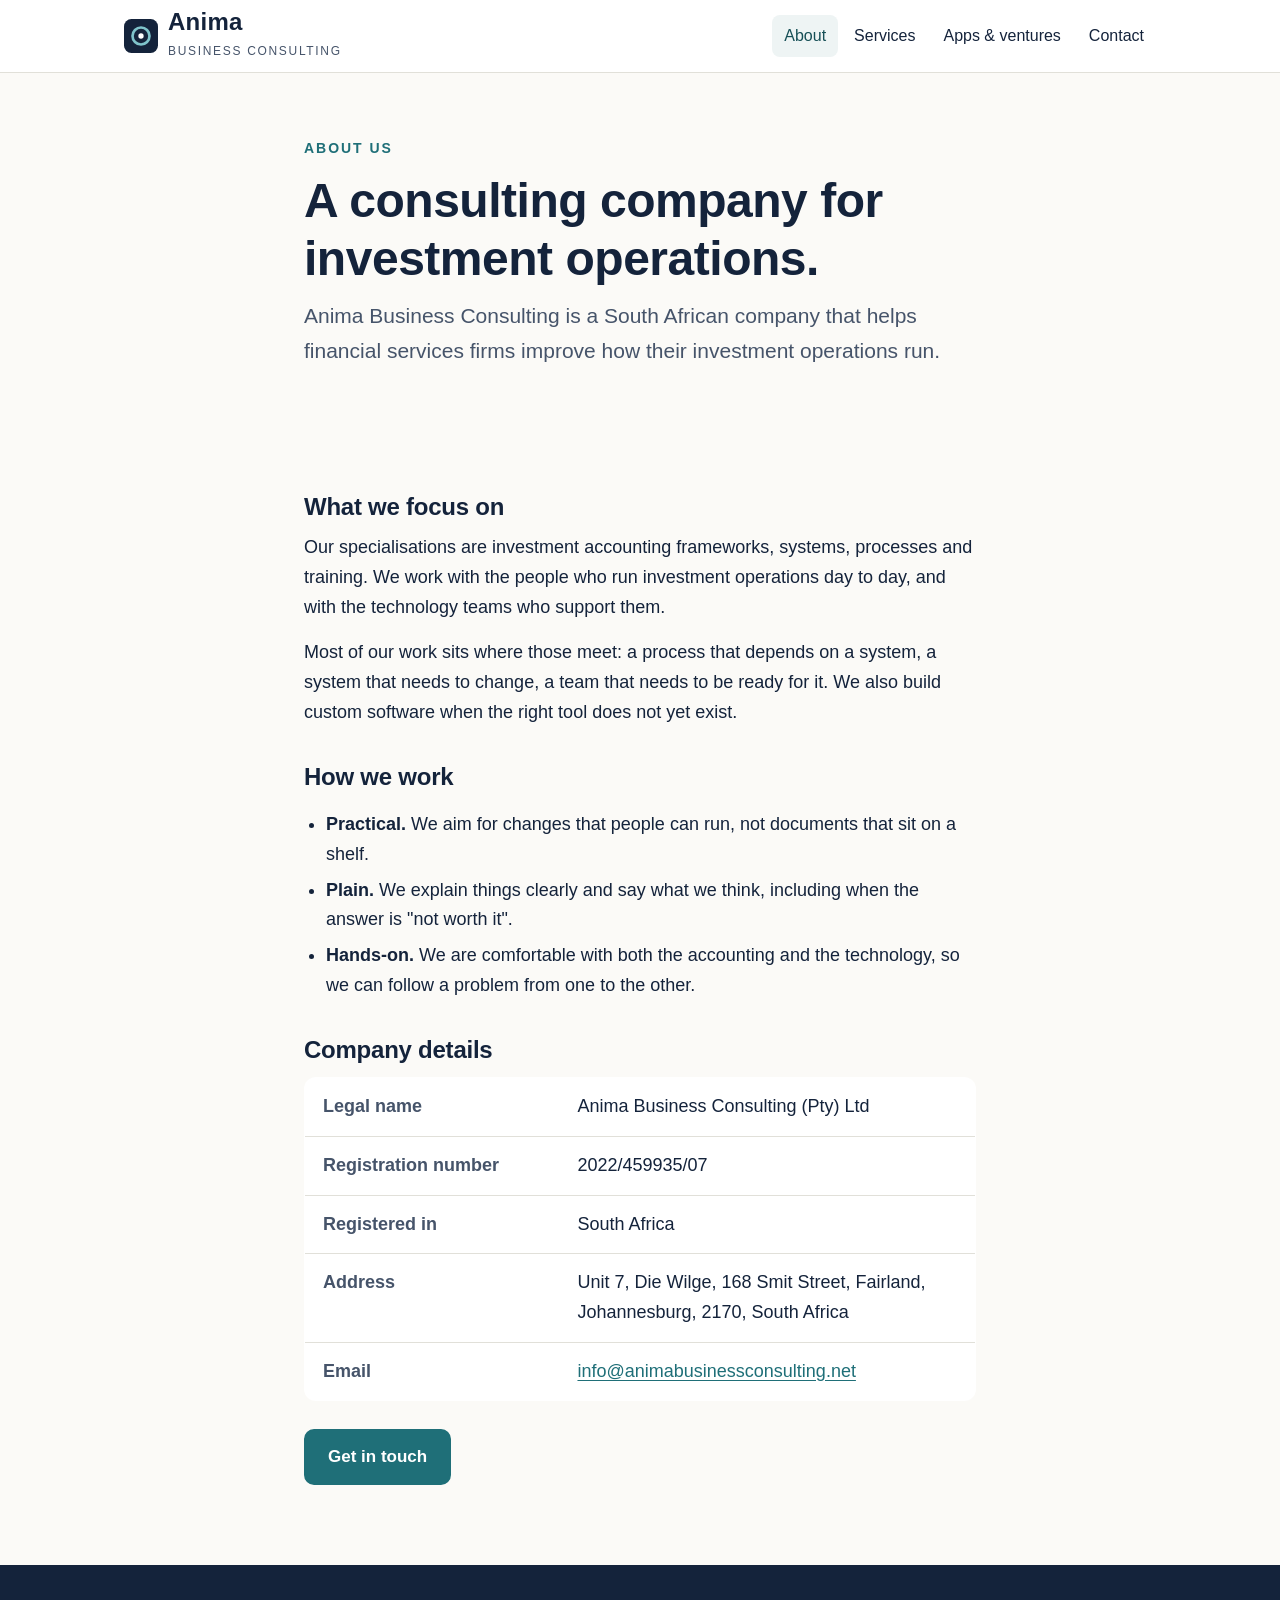
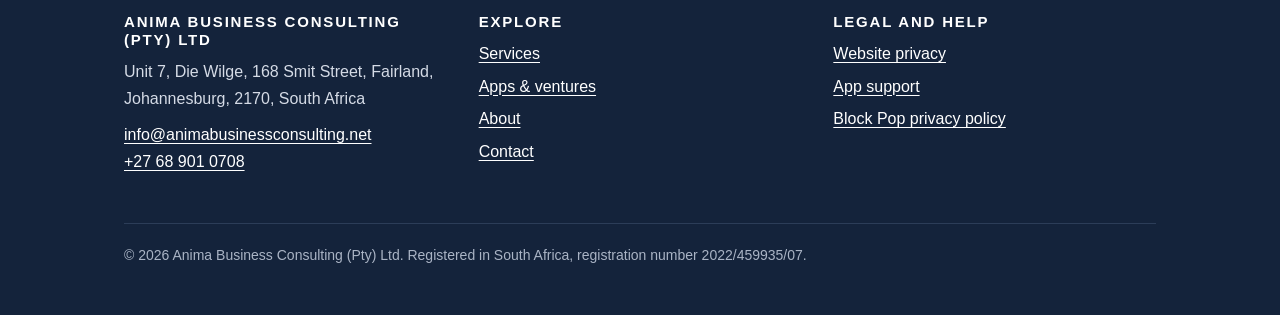
==== about/index.html @ ad932e0e "Add home, about, services and contact pages Co-Authored-By: Claude Sonnet 5.5 <noreply@anthropic.com" ====
<!doctype html>
<html lang="en-ZA">
<head>
<meta charset="utf-8">
<meta name="viewport" content="width=device-width, initial-scale=1">
<title>About | Anima Business Consulting</title>
<meta name="description" content="About Anima Business Consulting, a South African consulting company specialising in investment accounting, systems and process.">
<link rel="icon" href="/assets/favicon.svg" type="image/svg+xml">
<link rel="stylesheet" href="/assets/style.css">
</head>
<body>
<a class="skip" href="#main">Skip to content</a>
<header class="site-header">
  <div class="wrap bar">
    <a class="brand" href="/" aria-label="Anima Business Consulting, home">
      <svg viewBox="0 0 64 64" aria-hidden="true"><rect width="64" height="64" rx="14" fill="#14233b"/><circle cx="32" cy="32" r="16" fill="none" stroke="#7fc4cb" stroke-width="5"/><circle cx="32" cy="32" r="5" fill="#fff"/></svg>
      <span><span class="name">Anima</span><span class="sub">Business Consulting</span></span>
    </a>
    <button class="nav-toggle" type="button" aria-expanded="false" aria-controls="site-nav">Menu</button>
    <nav id="site-nav" aria-label="Main">
        <a href="/about/" aria-current="page">About</a>
        <a href="/services/">Services</a>
        <a href="/products/">Apps &amp; ventures</a>
        <a href="/contact/">Contact</a>
    </nav>
  </div>
</header>
<main id="main">
<section class="page-head">
  <div class="wrap narrow">
    <p class="eyebrow">About us</p>
    <h1>A consulting company for investment operations.</h1>
    <p class="lead">Anima Business Consulting is a South African company that helps financial services firms improve how their investment operations run.</p>
  </div>
</section>
<section>
  <div class="wrap narrow prose">
    <h2>What we focus on</h2>
    <p>Our specialisations are investment accounting frameworks, systems, processes and training. We work with the people who run investment operations day to day, and with the technology teams who support them.</p>
    <p>Most of our work sits where those meet: a process that depends on a system, a system that needs to change, a team that needs to be ready for it. We also build custom software when the right tool does not yet exist.</p>

    <h2>How we work</h2>
    <ul>
      <li><strong>Practical.</strong> We aim for changes that people can run, not documents that sit on a shelf.</li>
      <li><strong>Plain.</strong> We explain things clearly and say what we think, including when the answer is "not worth it".</li>
      <li><strong>Hands-on.</strong> We are comfortable with both the accounting and the technology, so we can follow a problem from one to the other.</li>
    </ul>

    <h2>Company details</h2>
    <table class="facts">
      <tr><th>Legal name</th><td>Anima Business Consulting (Pty) Ltd</td></tr>
      <tr><th>Registration number</th><td>2022/459935/07</td></tr>
      <tr><th>Registered in</th><td>South Africa</td></tr>
      <tr><th>Address</th><td>Unit 7, Die Wilge, 168 Smit Street, Fairland, Johannesburg, 2170, South Africa</td></tr>
      <tr><th>Email</th><td><a href="mailto:info@animabusinessconsulting.net">info@animabusinessconsulting.net</a></td></tr>
    </table>
    <p style="margin-top:28px"><a class="btn" href="/contact/">Get in touch</a></p>
  </div>
</section>
</main>
<footer class="site-footer">
  <div class="wrap">
    <div class="foot">
      <div>
        <h3>Anima Business Consulting (Pty) Ltd</h3>
        <address>Unit 7, Die Wilge, 168 Smit Street, Fairland, Johannesburg, 2170, South Africa</address>
        <p style="margin-top:10px"><a href="mailto:info@animabusinessconsulting.net">info@animabusinessconsulting.net</a><br><a href="tel:+27689010708">+27 68 901 0708</a></p>
      </div>
      <div>
        <h3>Explore</h3>
        <ul>
          <li><a href="/services/">Services</a></li>
          <li><a href="/products/">Apps &amp; ventures</a></li>
          <li><a href="/about/">About</a></li>
          <li><a href="/contact/">Contact</a></li>
        </ul>
      </div>
      <div>
        <h3>Legal and help</h3>
        <ul>
          <li><a href="/privacy/">Website privacy</a></li>
          <li><a href="/support/">App support</a></li>
          <li><a href="/apps/block-pop/privacy/">Block Pop privacy policy</a></li>
        </ul>
      </div>
    </div>
    <p class="legal">&copy; 2026 Anima Business Consulting (Pty) Ltd. Registered in South Africa, registration number 2022/459935/07.</p>
  </div>
</footer>
<script src="/assets/site.js"></script>
</body>
</html>
---- assets/style.css ----
/* Anima Business Consulting: shared styles. No dependencies, system fonts only. */

:root {
  --ink: #14233b;
  --ink-soft: #46546a;
  --bg: #fbfaf7;
  --surface: #ffffff;
  --tint: #eef4f4;
  --line: #e1e0d9;
  --accent: #1f6f78;
  --accent-dark: #164f56;
  --radius: 12px;
  --wrap: 1080px;
  --font: -apple-system, BlinkMacSystemFont, "Segoe UI", Roboto, "Helvetica Neue", Arial, sans-serif;
}

*, *::before, *::after { box-sizing: border-box; }

html { -webkit-text-size-adjust: 100%; }

body {
  margin: 0;
  font: 18px/1.65 var(--font);
  color: var(--ink);
  background: var(--bg);
}

img, svg { max-width: 100%; height: auto; }

a { color: var(--accent); text-underline-offset: 3px; }
a:hover { color: var(--accent-dark); }

:focus-visible { outline: 3px solid var(--accent); outline-offset: 3px; border-radius: 4px; }

.wrap { max-width: var(--wrap); margin: 0 auto; padding: 0 24px; }
.narrow { max-width: 720px; }

.skip { position: absolute; left: -999px; top: 8px; background: var(--ink); color: #fff; padding: 8px 14px; border-radius: 6px; z-index: 10; }
.skip:focus { left: 8px; }

/* Header */
.site-header { background: var(--surface); border-bottom: 1px solid var(--line); }
.bar { display: flex; align-items: center; justify-content: space-between; gap: 16px; min-height: 72px; flex-wrap: wrap; }

.brand { display: flex; align-items: center; gap: 10px; text-decoration: none; color: var(--ink); }
.brand svg { width: 34px; height: 34px; flex: none; }
.brand .name { font-size: 24px; font-weight: 700; letter-spacing: 0.01em; line-height: 1; }
.brand .sub { display: block; font-size: 12px; font-weight: 500; letter-spacing: 0.14em; text-transform: uppercase; color: var(--ink-soft); margin-top: 3px; }

nav { display: flex; align-items: center; gap: 4px; flex-wrap: wrap; }
nav a { color: var(--ink); text-decoration: none; padding: 8px 12px; border-radius: 8px; font-size: 16px; font-weight: 500; }
nav a:hover { background: var(--tint); color: var(--ink); }
nav a[aria-current="page"] { color: var(--accent-dark); background: var(--tint); }

.nav-toggle { display: none; font: inherit; font-size: 16px; font-weight: 600; color: var(--ink); background: var(--surface); border: 1px solid var(--line); border-radius: 8px; padding: 8px 14px; cursor: pointer; }

@media (max-width: 760px) {
  .js .nav-toggle { display: inline-block; }
  .js nav { display: none; width: 100%; flex-direction: column; align-items: stretch; padding-bottom: 12px; }
  .js nav.open { display: flex; }
  .js nav a { padding: 12px; }
}

/* Typography and sections */
h1, h2, h3 { line-height: 1.2; letter-spacing: -0.01em; margin: 0 0 12px; }
h1 { font-size: clamp(32px, 5vw, 48px); }
h2 { font-size: clamp(26px, 3.4vw, 34px); }
h3 { font-size: 21px; }
p { margin: 0 0 16px; }

.eyebrow { font-size: 14px; font-weight: 600; letter-spacing: 0.14em; text-transform: uppercase; color: var(--accent); margin-bottom: 12px; }
.lead { font-size: 21px; color: var(--ink-soft); }

section { padding: 64px 0; }
.band { background: var(--tint); }
.band-dark { background: var(--ink); color: #fff; }
.band-dark h2, .band-dark h3 { color: #fff; }
.band-dark .lead, .band-dark p { color: #d5dbe6; }

.hero { padding: 88px 0 72px; }
.hero .lead { max-width: 640px; margin-bottom: 28px; }

.page-head { padding: 64px 0 24px; }
.page-head .lead { margin-bottom: 0; }

/* Buttons */
.btn { display: inline-block; font: inherit; font-weight: 600; font-size: 17px; text-decoration: none; padding: 12px 22px; border-radius: 10px; border: 2px solid var(--accent); background: var(--accent); color: #fff; }
.btn:hover { background: var(--accent-dark); border-color: var(--accent-dark); color: #fff; }
.btn.ghost { background: transparent; color: var(--accent-dark); }
.btn.ghost:hover { background: var(--tint); color: var(--accent-dark); }
.band-dark .btn { background: #fff; border-color: #fff; color: var(--ink); }
.band-dark .btn:hover { background: var(--tint); border-color: var(--tint); color: var(--ink); }
.actions { display: flex; gap: 12px; flex-wrap: wrap; }

/* Cards and grids */
.grid { display: grid; gap: 20px; grid-template-columns: repeat(auto-fit, minmax(240px, 1fr)); }
.card { background: var(--surface); border: 1px solid var(--line); border-radius: var(--radius); padding: 24px; }
.card h3 { margin-bottom: 8px; }
.card p:last-child { margin-bottom: 0; }
.card .tag { display: inline-block; font-size: 13px; font-weight: 600; letter-spacing: 0.04em; color: var(--accent-dark); background: var(--tint); border-radius: 999px; padding: 3px 12px; margin-bottom: 12px; }
.card .more { font-weight: 600; }

.service { padding: 28px 0; border-top: 1px solid var(--line); }
.service:first-of-type { border-top: 0; }
.service ul { margin: 0 0 8px; padding-left: 22px; color: var(--ink-soft); }
.service li { margin-bottom: 4px; }

.steps { counter-reset: step; display: grid; gap: 20px; grid-template-columns: repeat(auto-fit, minmax(220px, 1fr)); padding: 0; list-style: none; margin: 0; }
.steps li { counter-increment: step; background: var(--surface); border: 1px solid var(--line); border-radius: var(--radius); padding: 24px; }
.steps li::before { content: counter(step); display: inline-flex; align-items: center; justify-content: center; width: 34px; height: 34px; border-radius: 50%; background: var(--accent); color: #fff; font-weight: 700; margin-bottom: 10px; }
.steps strong { display: block; font-size: 19px; margin-bottom: 4px; }

.facts { width: 100%; border-collapse: collapse; background: var(--surface); border: 1px solid var(--line); border-radius: var(--radius); overflow: hidden; }
.facts th, .facts td { text-align: left; padding: 14px 18px; border-bottom: 1px solid var(--line); vertical-align: top; }
.facts tr:last-child th, .facts tr:last-child td { border-bottom: 0; }
.facts th { width: 38%; font-weight: 600; color: var(--ink-soft); }

/* Long-form text (policies, support) */
.prose h2 { font-size: 24px; margin-top: 36px; }
.prose ul { padding-left: 22px; }
.prose li { margin-bottom: 6px; }
.updated { color: var(--ink-soft); font-size: 16px; }

/* Footer */
.site-footer { background: var(--ink); color: #d5dbe6; padding: 48px 0 32px; font-size: 16px; }
.site-footer a { color: #fff; }
.foot { display: grid; gap: 32px; grid-template-columns: repeat(auto-fit, minmax(240px, 1fr)); }
.site-footer h3 { font-size: 15px; letter-spacing: 0.12em; text-transform: uppercase; color: #fff; margin-bottom: 10px; }
.site-footer ul { list-style: none; margin: 0; padding: 0; }
.site-footer li { margin-bottom: 6px; }
.site-footer address { font-style: normal; }
.legal { border-top: 1px solid #2c3d58; margin-top: 32px; padding-top: 20px; font-size: 14px; color: #aab4c5; }

@media (max-width: 600px) {
  body { font-size: 17px; }
  section { padding: 48px 0; }
  .hero { padding: 56px 0 48px; }
  .facts th, .facts td { display: block; width: 100%; }
  .facts th { padding-bottom: 0; border-bottom: 0; }
}

@media (prefers-reduced-motion: no-preference) {
  .btn, nav a { transition: background-color 0.15s ease, color 0.15s ease; }
}

@media print {
  .site-header nav, .nav-toggle, .site-footer { display: none; }
  body { background: #fff; }
}
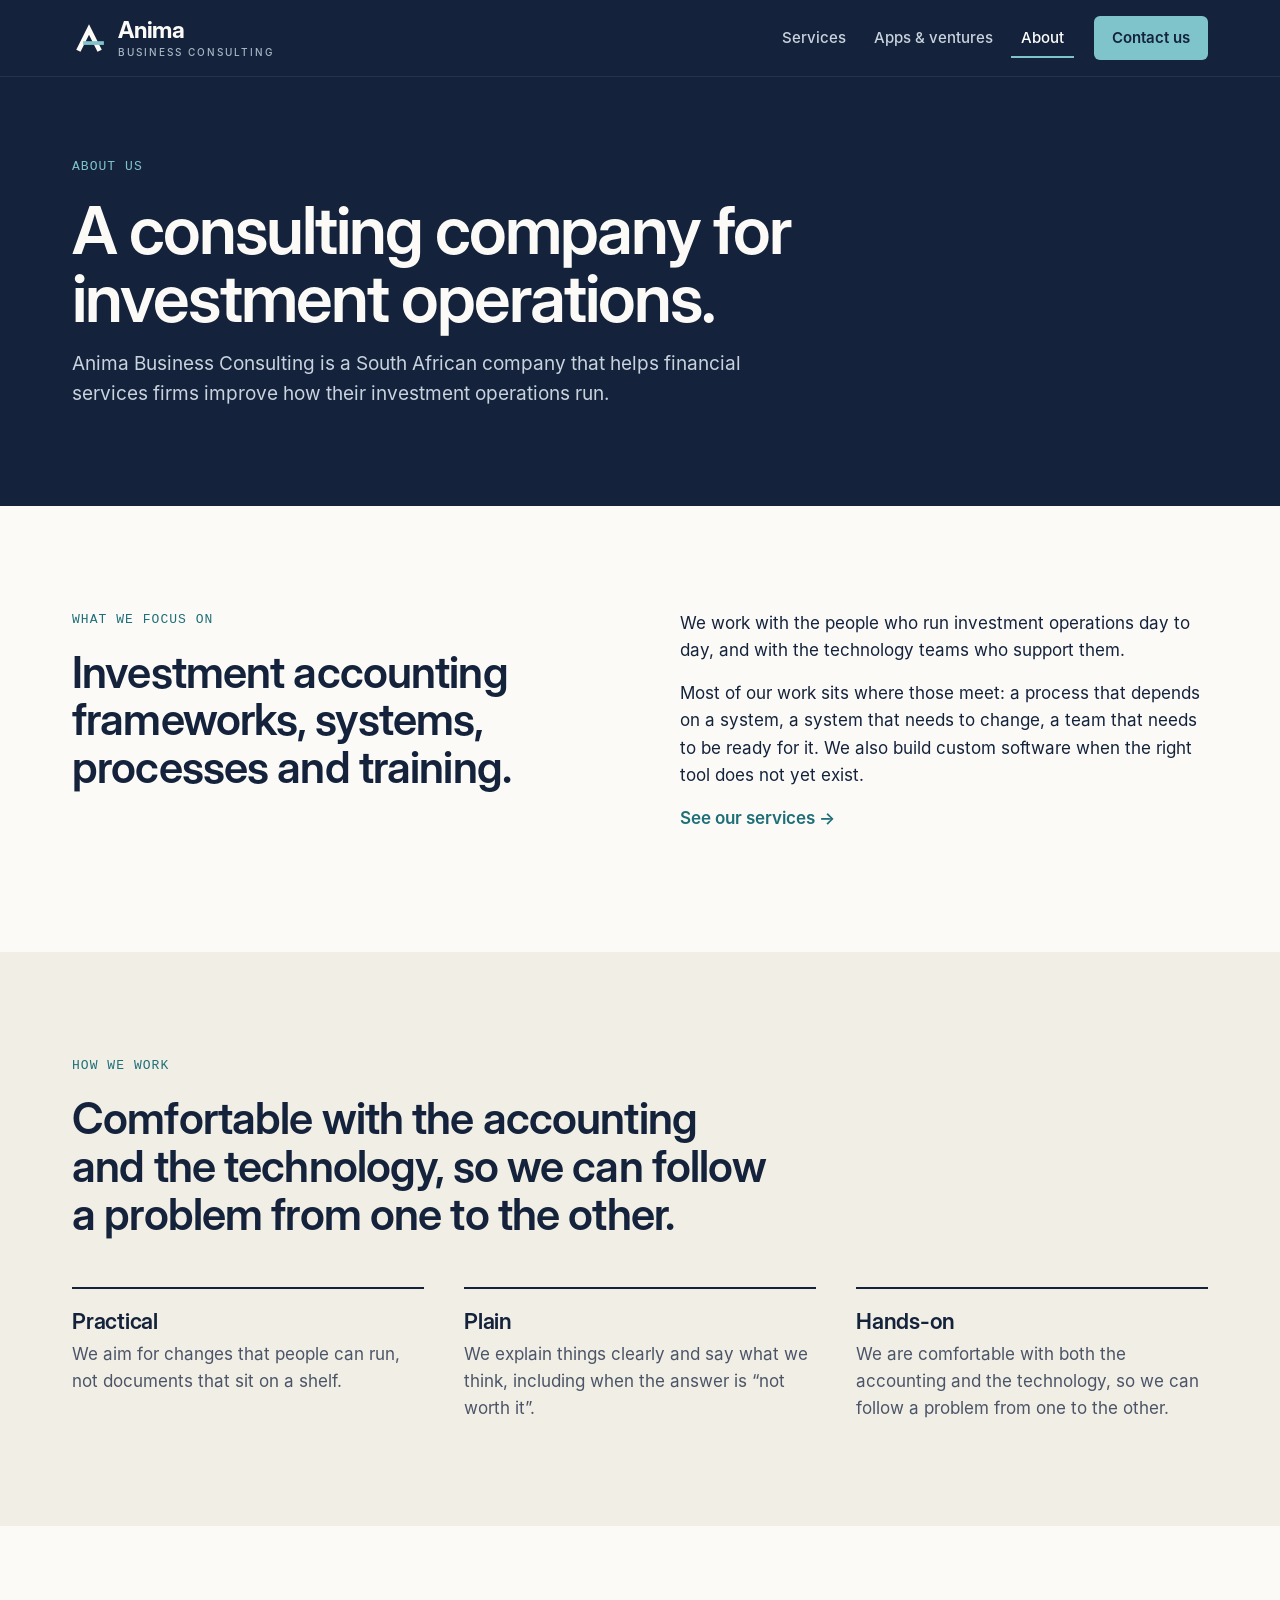
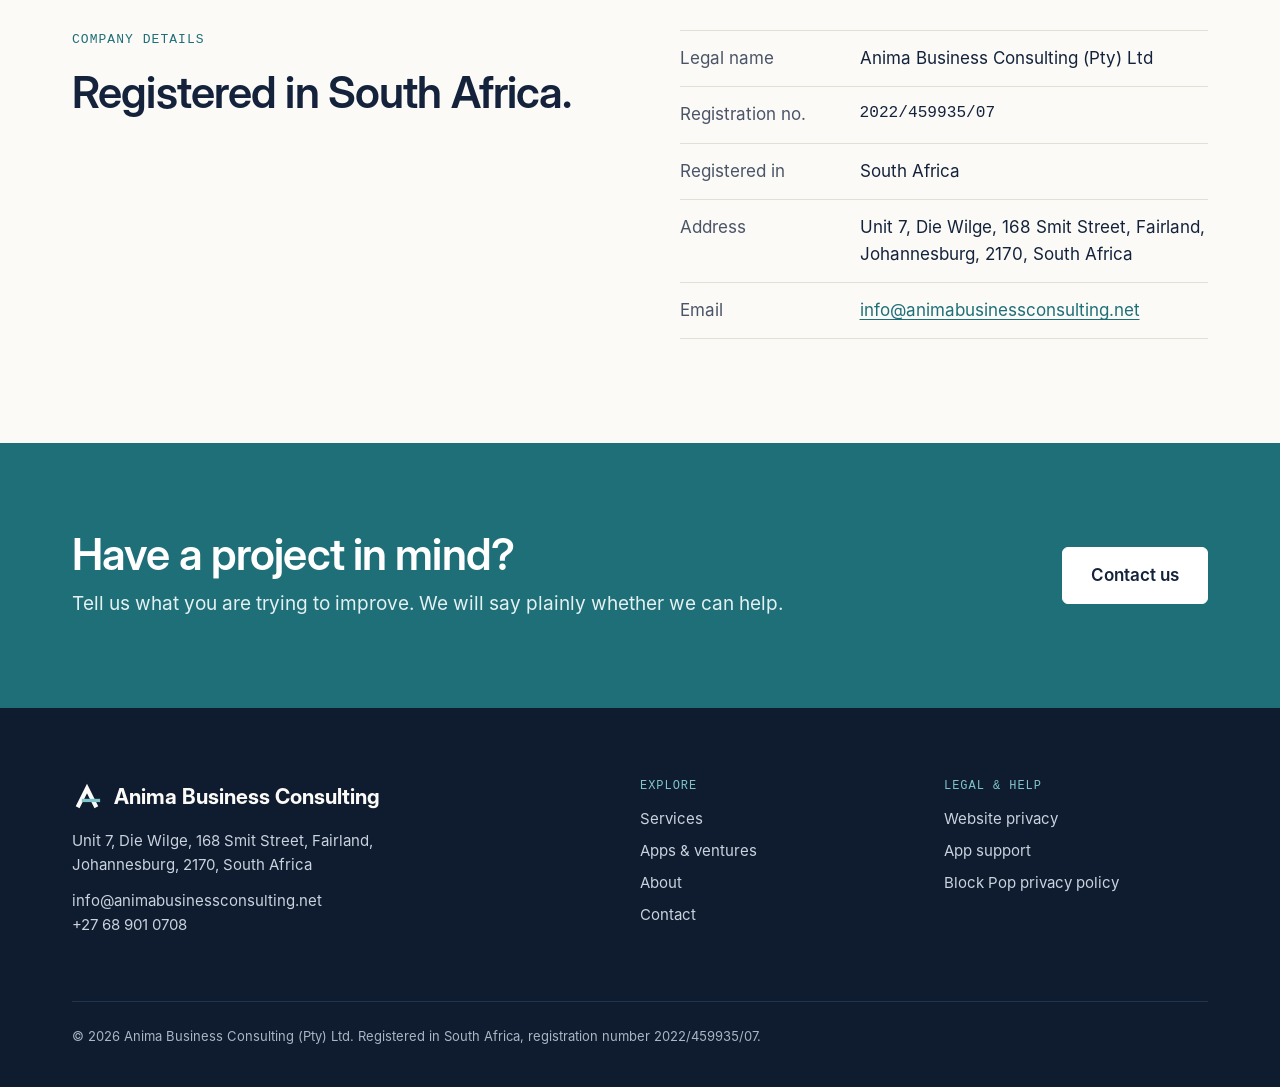
==== commit d77b2ca1: "Apply new logo, typography and layout from design Co-Authored-By: Claude Sonnet 5.5 <noreply@anthrop" ====
--- a/about/index.html
+++ b/about/index.html
@@ -5,6 +5,7 @@
 <meta name="viewport" content="width=device-width, initial-scale=1">
 <title>About | Anima Business Consulting</title>
 <meta name="description" content="About Anima Business Consulting, a South African consulting company specialising in investment accounting, systems and process.">
+<meta name="theme-color" content="#14233b">
 <link rel="icon" href="/assets/favicon.svg" type="image/svg+xml">
 <link rel="stylesheet" href="/assets/style.css">
 </head>
@@ -13,48 +14,78 @@
 <header class="site-header">
   <div class="wrap bar">
     <a class="brand" href="/" aria-label="Anima Business Consulting, home">
-      <svg viewBox="0 0 64 64" aria-hidden="true"><rect width="64" height="64" rx="14" fill="#14233b"/><circle cx="32" cy="32" r="16" fill="none" stroke="#7fc4cb" stroke-width="5"/><circle cx="32" cy="32" r="5" fill="#fff"/></svg>
+      <svg viewBox="0 0 64 64" aria-hidden="true"><path d="M12 56 L32 16 L52 56" fill="none" stroke="#fbfaf7" stroke-width="9"/><rect x="21" y="38" width="39" height="7" fill="#7fc4cb"/></svg>
       <span><span class="name">Anima</span><span class="sub">Business Consulting</span></span>
     </a>
     <button class="nav-toggle" type="button" aria-expanded="false" aria-controls="site-nav">Menu</button>
     <nav id="site-nav" aria-label="Main">
-        <a href="/about/" aria-current="page">About</a>
-        <a href="/services/">Services</a>
-        <a href="/products/">Apps &amp; ventures</a>
-        <a href="/contact/">Contact</a>
+      <a href="/services/">Services</a>
+      <a href="/products/">Apps &amp; ventures</a>
+      <a href="/about/" aria-current="page">About</a>
+      <a class="nav-cta" href="/contact/">Contact us</a>
     </nav>
   </div>
 </header>
 <main id="main">
 <section class="page-head">
-  <div class="wrap narrow">
+  <div class="wrap">
     <p class="eyebrow">About us</p>
     <h1>A consulting company for investment operations.</h1>
     <p class="lead">Anima Business Consulting is a South African company that helps financial services firms improve how their investment operations run.</p>
   </div>
 </section>
+
 <section>
-  <div class="wrap narrow prose">
-    <h2>What we focus on</h2>
-    <p>Our specialisations are investment accounting frameworks, systems, processes and training. We work with the people who run investment operations day to day, and with the technology teams who support them.</p>
-    <p>Most of our work sits where those meet: a process that depends on a system, a system that needs to change, a team that needs to be ready for it. We also build custom software when the right tool does not yet exist.</p>
+  <div class="wrap split">
+    <div class="split-intro">
+      <p class="eyebrow">What we focus on</p>
+      <h2>Investment accounting frameworks, systems, processes and training.</h2>
+    </div>
+    <div class="prose">
+      <p>We work with the people who run investment operations day to day, and with the technology teams who support them.</p>
+      <p>Most of our work sits where those meet: a process that depends on a system, a system that needs to change, a team that needs to be ready for it. We also build custom software when the right tool does not yet exist.</p>
+      <p><a class="more" href="/services/">See our services &rarr;</a></p>
+    </div>
+  </div>
+</section>
 
-    <h2>How we work</h2>
-    <ul>
-      <li><strong>Practical.</strong> We aim for changes that people can run, not documents that sit on a shelf.</li>
-      <li><strong>Plain.</strong> We explain things clearly and say what we think, including when the answer is "not worth it".</li>
-      <li><strong>Hands-on.</strong> We are comfortable with both the accounting and the technology, so we can follow a problem from one to the other.</li>
-    </ul>
+<section class="band">
+  <div class="wrap">
+    <p class="eyebrow">How we work</p>
+    <h2 style="max-width:20em">Comfortable with the accounting and the technology, so we can follow a problem from one to the other.</h2>
+    <div class="principles">
+      <div><h3>Practical</h3><p>We aim for changes that people can run, not documents that sit on a shelf.</p></div>
+      <div><h3>Plain</h3><p>We explain things clearly and say what we think, including when the answer is &ldquo;not worth it&rdquo;.</p></div>
+      <div><h3>Hands-on</h3><p>We are comfortable with both the accounting and the technology, so we can follow a problem from one to the other.</p></div>
+    </div>
+  </div>
+</section>
 
-    <h2>Company details</h2>
-    <table class="facts">
-      <tr><th>Legal name</th><td>Anima Business Consulting (Pty) Ltd</td></tr>
-      <tr><th>Registration number</th><td>2022/459935/07</td></tr>
-      <tr><th>Registered in</th><td>South Africa</td></tr>
-      <tr><th>Address</th><td>Unit 7, Die Wilge, 168 Smit Street, Fairland, Johannesburg, 2170, South Africa</td></tr>
-      <tr><th>Email</th><td><a href="mailto:info@animabusinessconsulting.net">info@animabusinessconsulting.net</a></td></tr>
-    </table>
-    <p style="margin-top:28px"><a class="btn" href="/contact/">Get in touch</a></p>
+<section>
+  <div class="wrap split">
+    <div class="split-intro">
+      <p class="eyebrow">Company details</p>
+      <h2>Registered in South Africa.</h2>
+    </div>
+    <div>
+      <table class="facts">
+        <tr><th>Legal name</th><td>Anima Business Consulting (Pty) Ltd</td></tr>
+        <tr><th>Registration no.</th><td class="mono">2022/459935/07</td></tr>
+        <tr><th>Registered in</th><td>South Africa</td></tr>
+        <tr><th>Address</th><td>Unit 7, Die Wilge, 168 Smit Street, Fairland, Johannesburg, 2170, South Africa</td></tr>
+        <tr><th>Email</th><td><a href="mailto:info@animabusinessconsulting.net">info@animabusinessconsulting.net</a></td></tr>
+      </table>
+    </div>
+  </div>
+</section>
+
+<section class="band-dark">
+  <div class="wrap">
+    <div>
+      <h2>Have a project in mind?</h2>
+      <p>Tell us what you are trying to improve. We will say plainly whether we can help.</p>
+    </div>
+    <a class="btn" href="/contact/">Contact us</a>
   </div>
 </section>
 </main>
@@ -62,9 +93,9 @@
   <div class="wrap">
     <div class="foot">
       <div>
-        <h3>Anima Business Consulting (Pty) Ltd</h3>
+        <p class="foot-brand"><svg width="30" height="30" viewBox="0 0 64 64" aria-hidden="true"><path d="M12 56 L32 16 L52 56" fill="none" stroke="#fbfaf7" stroke-width="9"/><rect x="21" y="38" width="39" height="7" fill="#7fc4cb"/></svg><span>Anima Business Consulting</span></p>
         <address>Unit 7, Die Wilge, 168 Smit Street, Fairland, Johannesburg, 2170, South Africa</address>
-        <p style="margin-top:10px"><a href="mailto:info@animabusinessconsulting.net">info@animabusinessconsulting.net</a><br><a href="tel:+27689010708">+27 68 901 0708</a></p>
+        <p><a href="mailto:info@animabusinessconsulting.net">info@animabusinessconsulting.net</a><br><a href="tel:+27689010708">+27 68 901 0708</a></p>
       </div>
       <div>
         <h3>Explore</h3>
@@ -76,7 +107,7 @@
         </ul>
       </div>
       <div>
-        <h3>Legal and help</h3>
+        <h3>Legal &amp; help</h3>
         <ul>
           <li><a href="/privacy/">Website privacy</a></li>
           <li><a href="/support/">App support</a></li>
--- a/assets/style.css
+++ b/assets/style.css
@@ -1,149 +1,289 @@
-/* Anima Business Consulting: shared styles. No dependencies, system fonts only. */
+/* Anima Business Consulting: shared styles. No external requests: fonts are self-hosted in /assets/fonts. */
+
+@font-face { font-family: "Inter"; src: url("/assets/fonts/Inter-Regular.woff") format("woff"); font-weight: 400; font-display: swap; }
+@font-face { font-family: "Inter"; src: url("/assets/fonts/Inter-Medium.woff") format("woff"); font-weight: 500; font-display: swap; }
+@font-face { font-family: "Inter"; src: url("/assets/fonts/Inter-SemiBold.woff") format("woff"); font-weight: 600; font-display: swap; }
+@font-face { font-family: "Inter Display"; src: url("/assets/fonts/InterDisplay-SemiBold.woff") format("woff"); font-weight: 600; font-display: swap; }
+@font-face { font-family: "Inter Display"; src: url("/assets/fonts/InterDisplay-Bold.woff") format("woff"); font-weight: 700; font-display: swap; }
 
 :root {
+  --navy: #14233b;
+  --navy-deep: #0f1b2e;
+  --navy-line: #22344f;
+  --navy-edge: #44597a;
+  --teal: #1f6f78;
+  --teal-light: #7fc4cb;
+  --teal-pale: #e4f1f2;
+  --paper: #fbfaf7;
+  --stone: #f1eee6;
+  --white: #ffffff;
   --ink: #14233b;
-  --ink-soft: #46546a;
-  --bg: #fbfaf7;
-  --surface: #ffffff;
-  --tint: #eef4f4;
-  --line: #e1e0d9;
-  --accent: #1f6f78;
-  --accent-dark: #164f56;
-  --radius: 12px;
-  --wrap: 1080px;
-  --font: -apple-system, BlinkMacSystemFont, "Segoe UI", Roboto, "Helvetica Neue", Arial, sans-serif;
+  --ink-soft: #4b5567;
+  --on-dark: #c9d3df;
+  --on-dark-soft: #a9b6c6;
+  --line: #e3dfd4;
+  --wrap: 1200px;
+  --font: "Inter", -apple-system, BlinkMacSystemFont, "Segoe UI", Roboto, "Helvetica Neue", Arial, sans-serif;
+  --display: "Inter Display", "Inter", -apple-system, BlinkMacSystemFont, "Segoe UI", Roboto, sans-serif;
+  --mono: ui-monospace, "SF Mono", SFMono-Regular, Menlo, Consolas, "Liberation Mono", monospace;
 }
 
 *, *::before, *::after { box-sizing: border-box; }
-
-html { -webkit-text-size-adjust: 100%; }
-
-body {
-  margin: 0;
-  font: 18px/1.65 var(--font);
-  color: var(--ink);
-  background: var(--bg);
-}
-
+html { -webkit-text-size-adjust: 100%; scroll-behavior: smooth; }
+body { margin: 0; font: 17px/1.6 var(--font); color: var(--ink); background: var(--paper); -webkit-font-smoothing: antialiased; }
 img, svg { max-width: 100%; height: auto; }
 
-a { color: var(--accent); text-underline-offset: 3px; }
-a:hover { color: var(--accent-dark); }
-
-:focus-visible { outline: 3px solid var(--accent); outline-offset: 3px; border-radius: 4px; }
-
-.wrap { max-width: var(--wrap); margin: 0 auto; padding: 0 24px; }
-.narrow { max-width: 720px; }
-
-.skip { position: absolute; left: -999px; top: 8px; background: var(--ink); color: #fff; padding: 8px 14px; border-radius: 6px; z-index: 10; }
+a { color: var(--teal); text-underline-offset: 3px; }
+a:hover { color: var(--navy); }
+:focus-visible { outline: 3px solid var(--teal-light); outline-offset: 3px; border-radius: 4px; }
+
+.wrap { max-width: var(--wrap); margin: 0 auto; padding: 0 32px; }
+.narrow { max-width: 800px; }
+
+.skip { position: absolute; left: -999px; top: 8px; background: var(--white); color: var(--navy); padding: 8px 14px; border-radius: 6px; z-index: 10; }
 .skip:focus { left: 8px; }
 
 /* Header */
-.site-header { background: var(--surface); border-bottom: 1px solid var(--line); }
-.bar { display: flex; align-items: center; justify-content: space-between; gap: 16px; min-height: 72px; flex-wrap: wrap; }
-
-.brand { display: flex; align-items: center; gap: 10px; text-decoration: none; color: var(--ink); }
+.site-header { background: var(--navy); border-bottom: 1px solid var(--navy-line); }
+.bar { display: flex; align-items: center; justify-content: space-between; gap: 16px; min-height: 76px; flex-wrap: wrap; padding-top: 10px; padding-bottom: 10px; }
+.brand { display: flex; align-items: center; gap: 12px; text-decoration: none; color: var(--paper); }
+.brand:hover { color: var(--paper); }
 .brand svg { width: 34px; height: 34px; flex: none; }
-.brand .name { font-size: 24px; font-weight: 700; letter-spacing: 0.01em; line-height: 1; }
-.brand .sub { display: block; font-size: 12px; font-weight: 500; letter-spacing: 0.14em; text-transform: uppercase; color: var(--ink-soft); margin-top: 3px; }
-
-nav { display: flex; align-items: center; gap: 4px; flex-wrap: wrap; }
-nav a { color: var(--ink); text-decoration: none; padding: 8px 12px; border-radius: 8px; font-size: 16px; font-weight: 500; }
-nav a:hover { background: var(--tint); color: var(--ink); }
-nav a[aria-current="page"] { color: var(--accent-dark); background: var(--tint); }
-
-.nav-toggle { display: none; font: inherit; font-size: 16px; font-weight: 600; color: var(--ink); background: var(--surface); border: 1px solid var(--line); border-radius: 8px; padding: 8px 14px; cursor: pointer; }
-
-@media (max-width: 760px) {
+.brand .name { display: block; font-family: var(--display); font-size: 23px; font-weight: 700; letter-spacing: -0.01em; line-height: 1; }
+.brand .sub { display: block; font-size: 10px; font-weight: 500; letter-spacing: 0.2em; text-transform: uppercase; color: var(--on-dark-soft); margin-top: 5px; line-height: 1; }
+
+nav { display: flex; align-items: center; gap: 4px 8px; flex-wrap: wrap; }
+.site-header nav a { color: var(--on-dark); text-decoration: none; padding: 8px 10px; font-size: 15px; font-weight: 500; }
+.site-header nav a:hover { color: var(--white); }
+.site-header nav a[aria-current="page"] { color: var(--white); box-shadow: inset 0 -2px 0 var(--teal-light); }
+.site-header nav a.nav-cta { background: var(--teal-light); color: var(--navy); font-weight: 600; padding: 10px 18px; border-radius: 6px; margin-left: 12px; box-shadow: none; }
+.site-header nav a.nav-cta:hover { background: var(--white); color: var(--navy); }
+.site-header nav a.nav-cta[aria-current="page"] { background: var(--white); }
+
+.nav-toggle { display: none; font: inherit; font-size: 15px; font-weight: 600; color: var(--paper); background: transparent; border: 1px solid var(--navy-edge); border-radius: 6px; padding: 8px 14px; cursor: pointer; }
+
+@media (max-width: 820px) {
   .js .nav-toggle { display: inline-block; }
-  .js nav { display: none; width: 100%; flex-direction: column; align-items: stretch; padding-bottom: 12px; }
-  .js nav.open { display: flex; }
-  .js nav a { padding: 12px; }
-}
-
-/* Typography and sections */
-h1, h2, h3 { line-height: 1.2; letter-spacing: -0.01em; margin: 0 0 12px; }
-h1 { font-size: clamp(32px, 5vw, 48px); }
-h2 { font-size: clamp(26px, 3.4vw, 34px); }
-h3 { font-size: 21px; }
-p { margin: 0 0 16px; }
-
-.eyebrow { font-size: 14px; font-weight: 600; letter-spacing: 0.14em; text-transform: uppercase; color: var(--accent); margin-bottom: 12px; }
-.lead { font-size: 21px; color: var(--ink-soft); }
-
-section { padding: 64px 0; }
-.band { background: var(--tint); }
-.band-dark { background: var(--ink); color: #fff; }
-.band-dark h2, .band-dark h3 { color: #fff; }
-.band-dark .lead, .band-dark p { color: #d5dbe6; }
-
-.hero { padding: 88px 0 72px; }
-.hero .lead { max-width: 640px; margin-bottom: 28px; }
-
-.page-head { padding: 64px 0 24px; }
+  .js .site-header nav { display: none; width: 100%; flex-direction: column; align-items: stretch; padding-bottom: 14px; }
+  .js .site-header nav.open { display: flex; }
+  .js .site-header nav a { padding: 12px 4px; border-bottom: 1px solid var(--navy-line); }
+  .js .site-header nav a[aria-current="page"] { box-shadow: none; color: var(--teal-light); }
+  .js .site-header nav a.nav-cta { margin: 12px 0 0; text-align: center; border-bottom: 0; padding: 12px; }
+}
+
+/* Type */
+h1, h2, h3 { font-family: var(--display); font-weight: 600; line-height: 1.1; letter-spacing: -0.02em; margin: 0 0 16px; text-wrap: balance; }
+h1 { font-size: clamp(38px, 5.2vw, 66px); line-height: 1.04; letter-spacing: -0.03em; }
+h2 { font-size: clamp(30px, 3.4vw, 44px); }
+h3 { font-size: 22px; letter-spacing: -0.01em; margin-bottom: 8px; }
+p { margin: 0 0 16px; text-wrap: pretty; }
+
+.eyebrow { font-family: var(--mono); font-size: 13px; font-weight: 500; letter-spacing: 0.08em; text-transform: uppercase; color: var(--teal); margin: 0 0 18px; }
+.lead { font-size: 19px; color: var(--ink-soft); max-width: 36em; }
+.muted { color: var(--ink-soft); }
+
+/* Sections */
+section { padding: 104px 0; }
+.band { background: var(--stone); }
+.rule-bottom { border-bottom: 1px solid var(--line); }
+
+.dark, .page-head, .hero { background: var(--navy); color: var(--paper); }
+.dark h1, .dark h2, .page-head h1, .hero h1 { color: var(--paper); }
+.dark .eyebrow, .page-head .eyebrow, .hero .eyebrow { color: var(--teal-light); }
+.dark .lead, .page-head .lead, .hero .lead, .page-head .updated { color: var(--on-dark); }
+.dark a:not(.btn), .page-head a:not(.btn) { color: var(--teal-light); }
+
+.page-head { padding: 80px 0 96px; }
+.page-head h1 { max-width: 15em; }
 .page-head .lead { margin-bottom: 0; }
+.page-head .updated { font-size: 15px; margin: 0; }
+
+/* CTA band (teal) */
+.band-dark { background: var(--teal); color: var(--white); padding: 88px 0; }
+.band-dark .wrap { display: flex; flex-wrap: wrap; align-items: center; justify-content: space-between; gap: 32px; max-width: var(--wrap); }
+.band-dark h2 { color: var(--white); margin-bottom: 10px; }
+.band-dark p { color: var(--teal-pale); font-size: 19px; margin: 0; }
 
 /* Buttons */
-.btn { display: inline-block; font: inherit; font-weight: 600; font-size: 17px; text-decoration: none; padding: 12px 22px; border-radius: 10px; border: 2px solid var(--accent); background: var(--accent); color: #fff; }
-.btn:hover { background: var(--accent-dark); border-color: var(--accent-dark); color: #fff; }
-.btn.ghost { background: transparent; color: var(--accent-dark); }
-.btn.ghost:hover { background: var(--tint); color: var(--accent-dark); }
-.band-dark .btn { background: #fff; border-color: #fff; color: var(--ink); }
-.band-dark .btn:hover { background: var(--tint); border-color: var(--tint); color: var(--ink); }
+.btn { display: inline-block; font: inherit; font-weight: 600; font-size: 16px; line-height: 1.3; text-decoration: none; padding: 14px 24px; border-radius: 6px; border: 1px solid var(--navy); background: var(--navy); color: var(--white); }
+.btn:hover { background: var(--teal); border-color: var(--teal); color: var(--white); }
+.btn.ghost { background: transparent; color: var(--navy); border-color: #c9c4b6; }
+.btn.ghost:hover { border-color: var(--navy); color: var(--navy); background: transparent; }
+.hero .btn, .dark .btn, .page-head .btn { background: var(--teal-light); border-color: var(--teal-light); color: var(--navy); }
+.hero .btn:hover, .dark .btn:hover, .page-head .btn:hover { background: var(--white); border-color: var(--white); }
+.hero .btn.ghost, .dark .btn.ghost { background: transparent; color: var(--paper); border-color: var(--navy-edge); }
+.hero .btn.ghost:hover, .dark .btn.ghost:hover { border-color: var(--paper); }
+.band-dark .btn { background: var(--white); border-color: var(--white); color: var(--navy); padding: 16px 28px; font-size: 17px; }
+.band-dark .btn:hover { background: var(--navy); border-color: var(--navy); color: var(--white); }
 .actions { display: flex; gap: 12px; flex-wrap: wrap; }
 
-/* Cards and grids */
-.grid { display: grid; gap: 20px; grid-template-columns: repeat(auto-fit, minmax(240px, 1fr)); }
-.card { background: var(--surface); border: 1px solid var(--line); border-radius: var(--radius); padding: 24px; }
-.card h3 { margin-bottom: 8px; }
-.card p:last-child { margin-bottom: 0; }
-.card .tag { display: inline-block; font-size: 13px; font-weight: 600; letter-spacing: 0.04em; color: var(--accent-dark); background: var(--tint); border-radius: 999px; padding: 3px 12px; margin-bottom: 12px; }
-.card .more { font-weight: 600; }
-
-.service { padding: 28px 0; border-top: 1px solid var(--line); }
-.service:first-of-type { border-top: 0; }
-.service ul { margin: 0 0 8px; padding-left: 22px; color: var(--ink-soft); }
-.service li { margin-bottom: 4px; }
-
-.steps { counter-reset: step; display: grid; gap: 20px; grid-template-columns: repeat(auto-fit, minmax(220px, 1fr)); padding: 0; list-style: none; margin: 0; }
-.steps li { counter-increment: step; background: var(--surface); border: 1px solid var(--line); border-radius: var(--radius); padding: 24px; }
-.steps li::before { content: counter(step); display: inline-flex; align-items: center; justify-content: center; width: 34px; height: 34px; border-radius: 50%; background: var(--accent); color: #fff; font-weight: 700; margin-bottom: 10px; }
-.steps strong { display: block; font-size: 19px; margin-bottom: 4px; }
-
-.facts { width: 100%; border-collapse: collapse; background: var(--surface); border: 1px solid var(--line); border-radius: var(--radius); overflow: hidden; }
-.facts th, .facts td { text-align: left; padding: 14px 18px; border-bottom: 1px solid var(--line); vertical-align: top; }
-.facts tr:last-child th, .facts tr:last-child td { border-bottom: 0; }
-.facts th { width: 38%; font-weight: 600; color: var(--ink-soft); }
+/* Home hero */
+.hero { padding: 96px 0 112px; }
+.hero-grid { display: grid; grid-template-columns: repeat(auto-fit, minmax(min(460px, 100%), 1fr)); gap: 64px; align-items: center; }
+.hero .lead { margin-bottom: 32px; }
+
+.ledger { background: var(--paper); color: var(--ink); border-radius: 4px; padding: 30px 34px 26px; box-shadow: 0 30px 60px -30px rgba(0, 0, 0, 0.6); }
+.ledger-head { display: flex; justify-content: space-between; font-family: var(--mono); font-size: 12px; letter-spacing: 0.08em; text-transform: uppercase; color: var(--ink-soft); padding-bottom: 14px; border-bottom: 2px solid var(--navy); }
+.ledger ol { list-style: none; margin: 0; padding: 0; }
+.ledger li { display: grid; grid-template-columns: 40px 1fr auto; gap: 12px; align-items: baseline; padding: 14px 0; border-bottom: 1px solid var(--line); font-weight: 500; }
+.ledger li:last-child { border-bottom-color: var(--navy); }
+.ledger .n { font-family: var(--mono); font-size: 13px; color: var(--teal); }
+.ledger .k { font-family: var(--mono); font-size: 12px; color: var(--ink-soft); text-align: right; }
+.ledger .total { display: grid; grid-template-columns: 40px 1fr; gap: 12px; align-items: baseline; padding: 16px 0 8px; border-bottom: 4px double var(--navy); font-family: var(--display); font-weight: 600; font-size: 19px; line-height: 1.3; }
+.ledger .total .n { color: var(--ink-soft); }
+
+/* Clients strip */
+.clients { padding: 56px 0; border-bottom: 1px solid var(--line); }
+.clients .wrap { display: flex; flex-wrap: wrap; align-items: center; justify-content: space-between; gap: 24px 48px; }
+.clients p { margin: 0; max-width: 30em; color: var(--ink-soft); font-size: 16px; }
+.clients ul { list-style: none; margin: 0; padding: 0; display: flex; flex-wrap: wrap; gap: 12px 44px; font-family: var(--display); font-weight: 600; font-size: 26px; letter-spacing: -0.01em; }
+
+/* Split layout: intro left, list right */
+.split { display: grid; grid-template-columns: repeat(auto-fit, minmax(min(340px, 100%), 1fr)); gap: 48px 80px; }
+.split-intro .lead { font-size: 17px; }
+.more { font-weight: 600; text-decoration: none; }
+
+.numlist { list-style: none; margin: 0; padding: 0; }
+.numlist li { display: grid; grid-template-columns: 56px 1fr; gap: 16px; padding: 28px 0; border-top: 1px solid var(--line); }
+.numlist li:first-child { border-top-color: var(--navy); }
+.numlist li:last-child { border-bottom: 1px solid var(--line); }
+.numlist .n { font-family: var(--mono); font-size: 14px; color: var(--teal); padding-top: 4px; }
+.numlist h3 { margin-bottom: 6px; }
+.numlist p { margin: 0; color: var(--ink-soft); }
+
+.principles { display: grid; grid-template-columns: repeat(auto-fit, minmax(min(280px, 100%), 1fr)); gap: 40px; margin-top: 48px; }
+.principles > div { border-top: 2px solid var(--navy); padding-top: 20px; }
+.principles p { margin: 0; color: var(--ink-soft); }
+
+.section-head { display: flex; flex-wrap: wrap; align-items: end; justify-content: space-between; gap: 16px 40px; margin-bottom: 40px; }
+.section-head h2 { margin: 0; max-width: 16em; }
+.section-head .eyebrow { margin-bottom: 16px; }
+
+/* Cards */
+.grid { display: grid; gap: 24px; grid-template-columns: repeat(auto-fit, minmax(min(400px, 100%), 1fr)); }
+.card { display: flex; flex-direction: column; gap: 12px; background: var(--white); border: 1px solid var(--line); border-radius: 8px; padding: 32px; color: var(--ink); }
+a.card { text-decoration: none; transition: border-color 0.15s ease, transform 0.15s ease; }
+a.card:hover { border-color: var(--navy); color: var(--ink); }
+.card h3 { font-size: 26px; margin: 0; }
+.card p { margin: 0; color: var(--ink-soft); }
+.card .more { margin-top: 4px; }
+.tag { font-family: var(--mono); font-size: 12px; letter-spacing: 0.08em; text-transform: uppercase; color: var(--ink-soft); }
+.app-icon { width: 64px; height: 64px; border-radius: 14px; display: flex; align-items: center; justify-content: center; }
+.app-icon.warm { background: #fff3d6; }
+.app-icon.cool { background: var(--teal-pale); }
+.app-icon svg { width: 36px; height: 36px; }
+
+.ruled { border-top: 2px solid var(--navy); padding-top: 24px; }
+.ruled h3 { font-size: 26px; }
+.ruled p { color: var(--ink-soft); }
+.ruled .tag { color: var(--teal); display: block; margin-bottom: 12px; }
+
+/* App feature (Apps & ventures page) */
+.feature { display: grid; grid-template-columns: repeat(auto-fit, minmax(min(420px, 100%), 1fr)); background: var(--white); border: 1px solid var(--line); border-radius: 12px; overflow: hidden; }
+.feature + .feature { margin-top: 24px; }
+.feature-art { display: flex; align-items: center; justify-content: center; padding: 48px; min-height: 300px; }
+.feature-art.warm { background: #fff3d6; }
+.feature-art.cool { background: var(--teal-pale); }
+.feature-art svg { width: 140px; height: 140px; }
+.feature-body { padding: 48px; display: flex; flex-direction: column; gap: 16px; justify-content: center; }
+.feature-body h3 { font-size: 36px; margin: 0; }
+.feature-body p { margin: 0; font-size: 18px; color: var(--ink-soft); }
+.chips { list-style: none; margin: 0; padding: 0; display: flex; flex-wrap: wrap; gap: 8px; }
+.chips li { background: var(--stone); border-radius: 999px; padding: 6px 14px; font-size: 14px; }
+
+/* Services */
+.service { display: grid; grid-template-columns: repeat(auto-fit, minmax(min(380px, 100%), 1fr)); gap: 24px 80px; padding: 56px 0; border-bottom: 1px solid var(--line); scroll-margin-top: 24px; }
+.service:last-child { border-bottom: 0; }
+.service .n { display: block; font-family: var(--mono); font-size: 14px; color: var(--teal); margin-bottom: 12px; }
+.service h2 { font-size: 32px; line-height: 1.15; margin-bottom: 12px; }
+.service p { color: var(--ink-soft); margin: 0; }
+.service ul { list-style: none; margin: 0; padding: 0; align-self: end; }
+.service li { padding: 14px 0; border-top: 1px solid var(--line); }
+.pills { display: flex; flex-wrap: wrap; gap: 10px; margin-top: 32px; }
+.pills a { color: var(--paper); text-decoration: none; border: 1px solid var(--navy-edge); border-radius: 999px; padding: 8px 16px; font-size: 14px; }
+.page-head .pills a { color: var(--paper); }
+.pills a:hover { border-color: var(--teal-light); color: var(--white); }
+.services-list { padding-top: 48px; }
+
+.steps { counter-reset: step; display: grid; gap: 24px; grid-template-columns: repeat(auto-fit, minmax(min(300px, 100%), 1fr)); padding: 0; list-style: none; margin: 0; }
+.steps li { counter-increment: step; background: var(--white); border: 1px solid var(--line); border-radius: 8px; padding: 32px; color: var(--ink-soft); }
+.steps li::before { content: counter(step); display: flex; align-items: center; justify-content: center; width: 40px; height: 40px; border-radius: 50%; background: var(--navy); color: var(--paper); font-family: var(--mono); font-size: 14px; margin-bottom: 20px; }
+.steps strong { display: block; font-family: var(--display); font-weight: 600; font-size: 22px; color: var(--ink); margin-bottom: 8px; }
+
+/* Facts / details */
+.facts { width: 100%; border-collapse: collapse; }
+.facts th, .facts td { text-align: left; padding: 14px 0; border-top: 1px solid var(--line); vertical-align: top; }
+.facts tr:last-child th, .facts tr:last-child td { border-bottom: 1px solid var(--line); }
+.facts th { width: 34%; font-weight: 400; color: var(--ink-soft); padding-right: 16px; }
+.mono { font-family: var(--mono); font-size: 0.95em; }
+
+/* Contact */
+.contact-grid { display: grid; grid-template-columns: repeat(auto-fit, minmax(min(440px, 100%), 1fr)); gap: 56px 80px; align-items: start; }
+.contact-card { background: var(--paper); color: var(--ink); border-radius: 8px; padding: 12px 36px; }
+.contact-card > div { padding: 24px 0; border-bottom: 1px solid var(--line); }
+.contact-card > div:last-child { border-bottom: 0; }
+.contact-card .tag { display: block; margin-bottom: 6px; }
+.contact-card .big { font-family: var(--display); font-weight: 600; font-size: 22px; text-decoration: none; overflow-wrap: anywhere; }
+.dark .contact-card a.big { color: var(--teal); }
+.dark .contact-card a.big.ink { color: var(--navy); }
+.dark .contact-card a.big:hover { color: var(--navy); }
+.contact-card address { font-style: normal; }
+.aside { background: var(--stone); border-radius: 8px; padding: 36px; }
+.aside h2 { font-size: 24px; }
+.aside p { color: var(--ink-soft); }
 
 /* Long-form text (policies, support) */
-.prose h2 { font-size: 24px; margin-top: 36px; }
+.prose { font-size: 17px; }
+.prose h2 { font-size: 26px; margin-top: 48px; margin-bottom: 12px; }
+.prose h2:first-child { margin-top: 0; }
 .prose ul { padding-left: 22px; }
 .prose li { margin-bottom: 6px; }
-.updated { color: var(--ink-soft); font-size: 16px; }
+.updated { color: var(--ink-soft); font-size: 15px; }
 
 /* Footer */
-.site-footer { background: var(--ink); color: #d5dbe6; padding: 48px 0 32px; font-size: 16px; }
-.site-footer a { color: #fff; }
-.foot { display: grid; gap: 32px; grid-template-columns: repeat(auto-fit, minmax(240px, 1fr)); }
-.site-footer h3 { font-size: 15px; letter-spacing: 0.12em; text-transform: uppercase; color: #fff; margin-bottom: 10px; }
+.site-footer { background: var(--navy-deep); color: var(--on-dark); padding: 72px 0 40px; font-size: 15px; }
+.site-footer a { color: var(--on-dark); text-decoration: none; }
+.site-footer a:hover { color: var(--white); }
+.foot { display: grid; gap: 40px; grid-template-columns: 2fr 1fr 1fr; }
+.foot-brand { display: flex; align-items: center; gap: 12px; color: var(--paper); font-family: var(--display); font-weight: 700; font-size: 21px; margin-bottom: 16px; }
+.foot-brand svg { width: 30px; height: 30px; }
+.site-footer h3 { font-family: var(--mono); font-weight: 500; font-size: 12px; letter-spacing: 0.08em; text-transform: uppercase; color: var(--teal-light); margin-bottom: 14px; }
 .site-footer ul { list-style: none; margin: 0; padding: 0; }
-.site-footer li { margin-bottom: 6px; }
-.site-footer address { font-style: normal; }
-.legal { border-top: 1px solid #2c3d58; margin-top: 32px; padding-top: 20px; font-size: 14px; color: #aab4c5; }
-
+.site-footer li { margin-bottom: 8px; }
+.site-footer address { font-style: normal; max-width: 26em; margin-bottom: 12px; }
+.legal { border-top: 1px solid var(--navy-line); margin: 48px 0 0; padding-top: 24px; font-size: 13px; color: var(--on-dark-soft); }
+
+@media (max-width: 820px) {
+  .foot { grid-template-columns: 1fr 1fr; }
+  .foot > div:first-child { grid-column: 1 / -1; }
+}
 @media (max-width: 600px) {
-  body { font-size: 17px; }
-  section { padding: 48px 0; }
-  .hero { padding: 56px 0 48px; }
+  body { font-size: 16px; }
+  .wrap { padding: 0 20px; }
+  section { padding: 64px 0; }
+  .hero { padding: 56px 0 72px; }
+  .page-head { padding: 56px 0 64px; }
+  .ledger { padding: 22px 20px 18px; }
+  .ledger li { grid-template-columns: 32px 1fr; }
+  .ledger .k { display: none; }
+  .ledger .total { grid-template-columns: 32px 1fr; }
+  .clients ul { font-size: 21px; gap: 8px 28px; }
+  .feature-body, .card, .steps li, .aside { padding: 28px 24px; }
+  .contact-card { padding: 4px 24px; }
+  .foot { grid-template-columns: 1fr; }
   .facts th, .facts td { display: block; width: 100%; }
   .facts th { padding-bottom: 0; border-bottom: 0; }
+  .facts td { border-top: 0; padding-top: 2px; }
 }
 
 @media (prefers-reduced-motion: no-preference) {
-  .btn, nav a { transition: background-color 0.15s ease, color 0.15s ease; }
-}
+  .btn, nav a { transition: background-color 0.15s ease, color 0.15s ease, border-color 0.15s ease; }
+}
+@media (prefers-reduced-motion: reduce) { html { scroll-behavior: auto; } }
 
 @media print {
-  .site-header nav, .nav-toggle, .site-footer { display: none; }
+  .site-header nav, .nav-toggle, .site-footer, .band-dark { display: none; }
   body { background: #fff; }
-}
+  .hero, .page-head, .dark { background: #fff; color: var(--ink); }
+  .hero h1, .page-head h1 { color: var(--ink); }
+}
